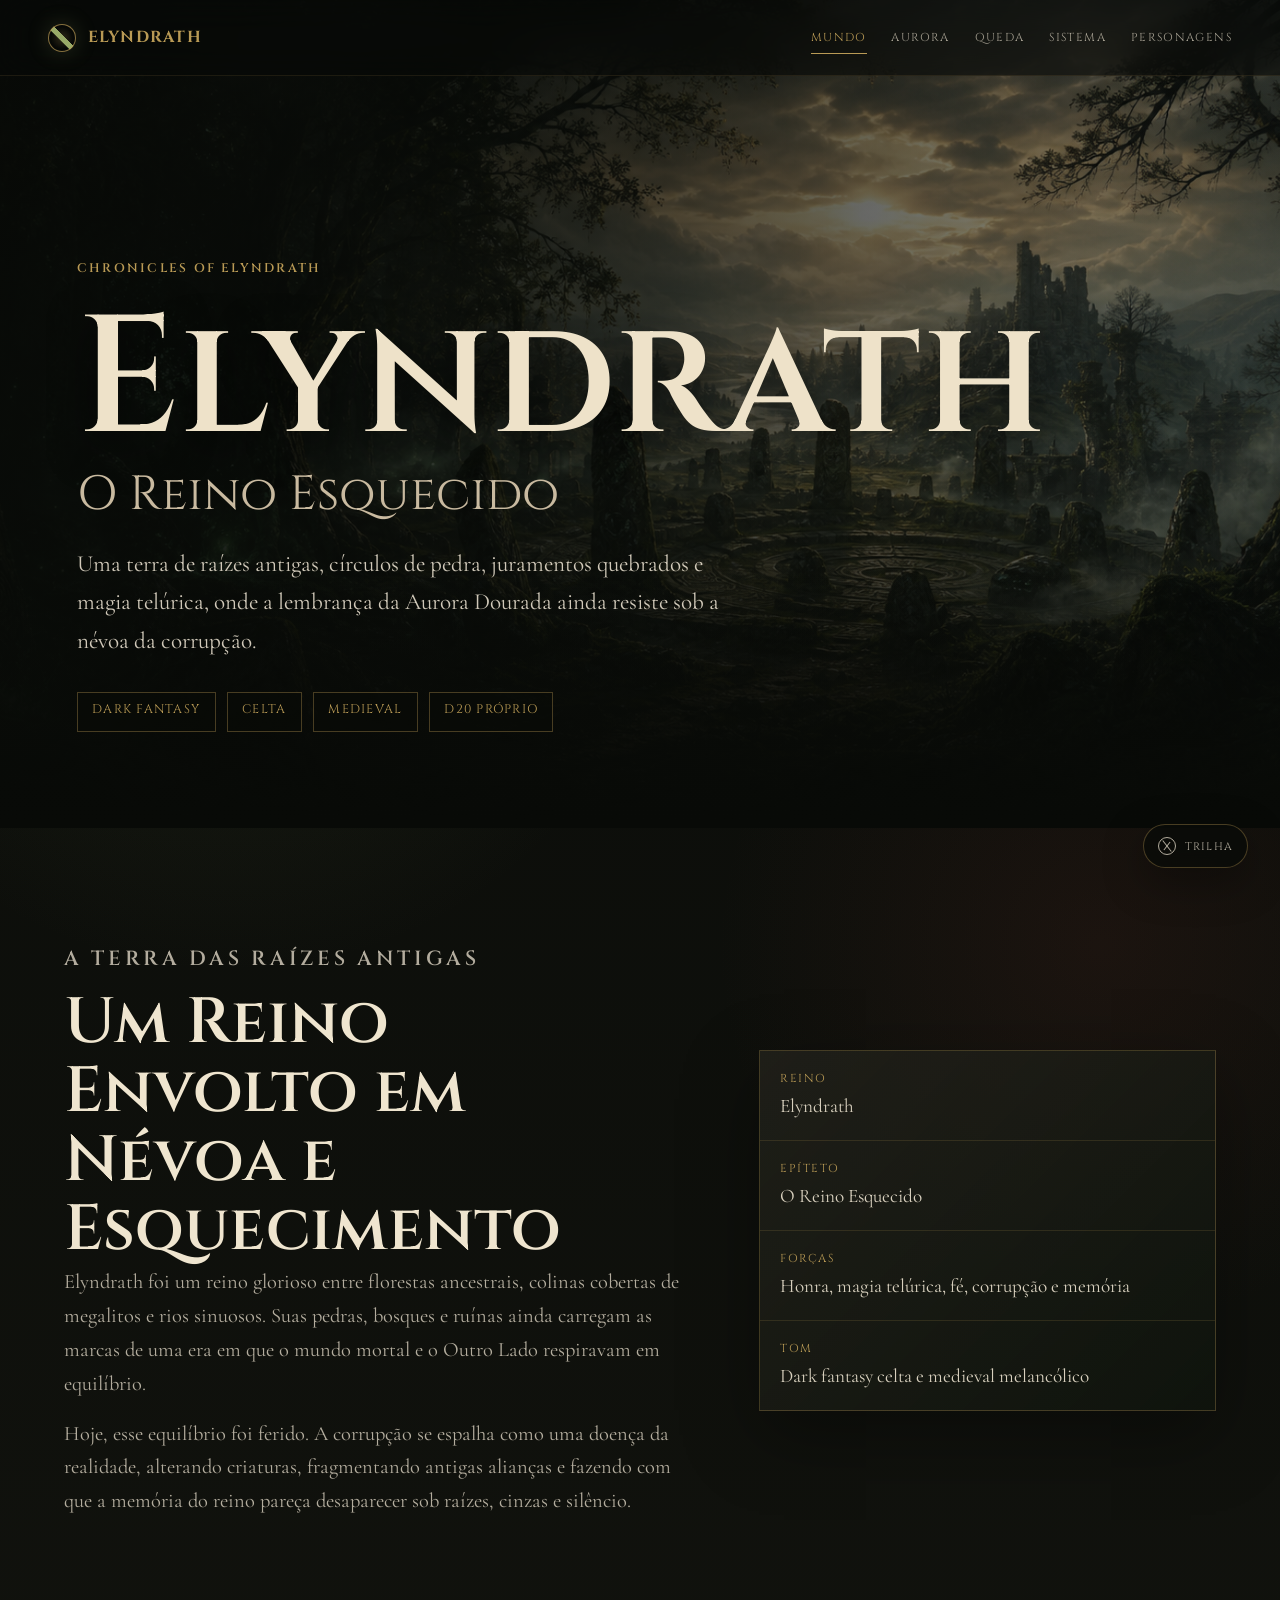
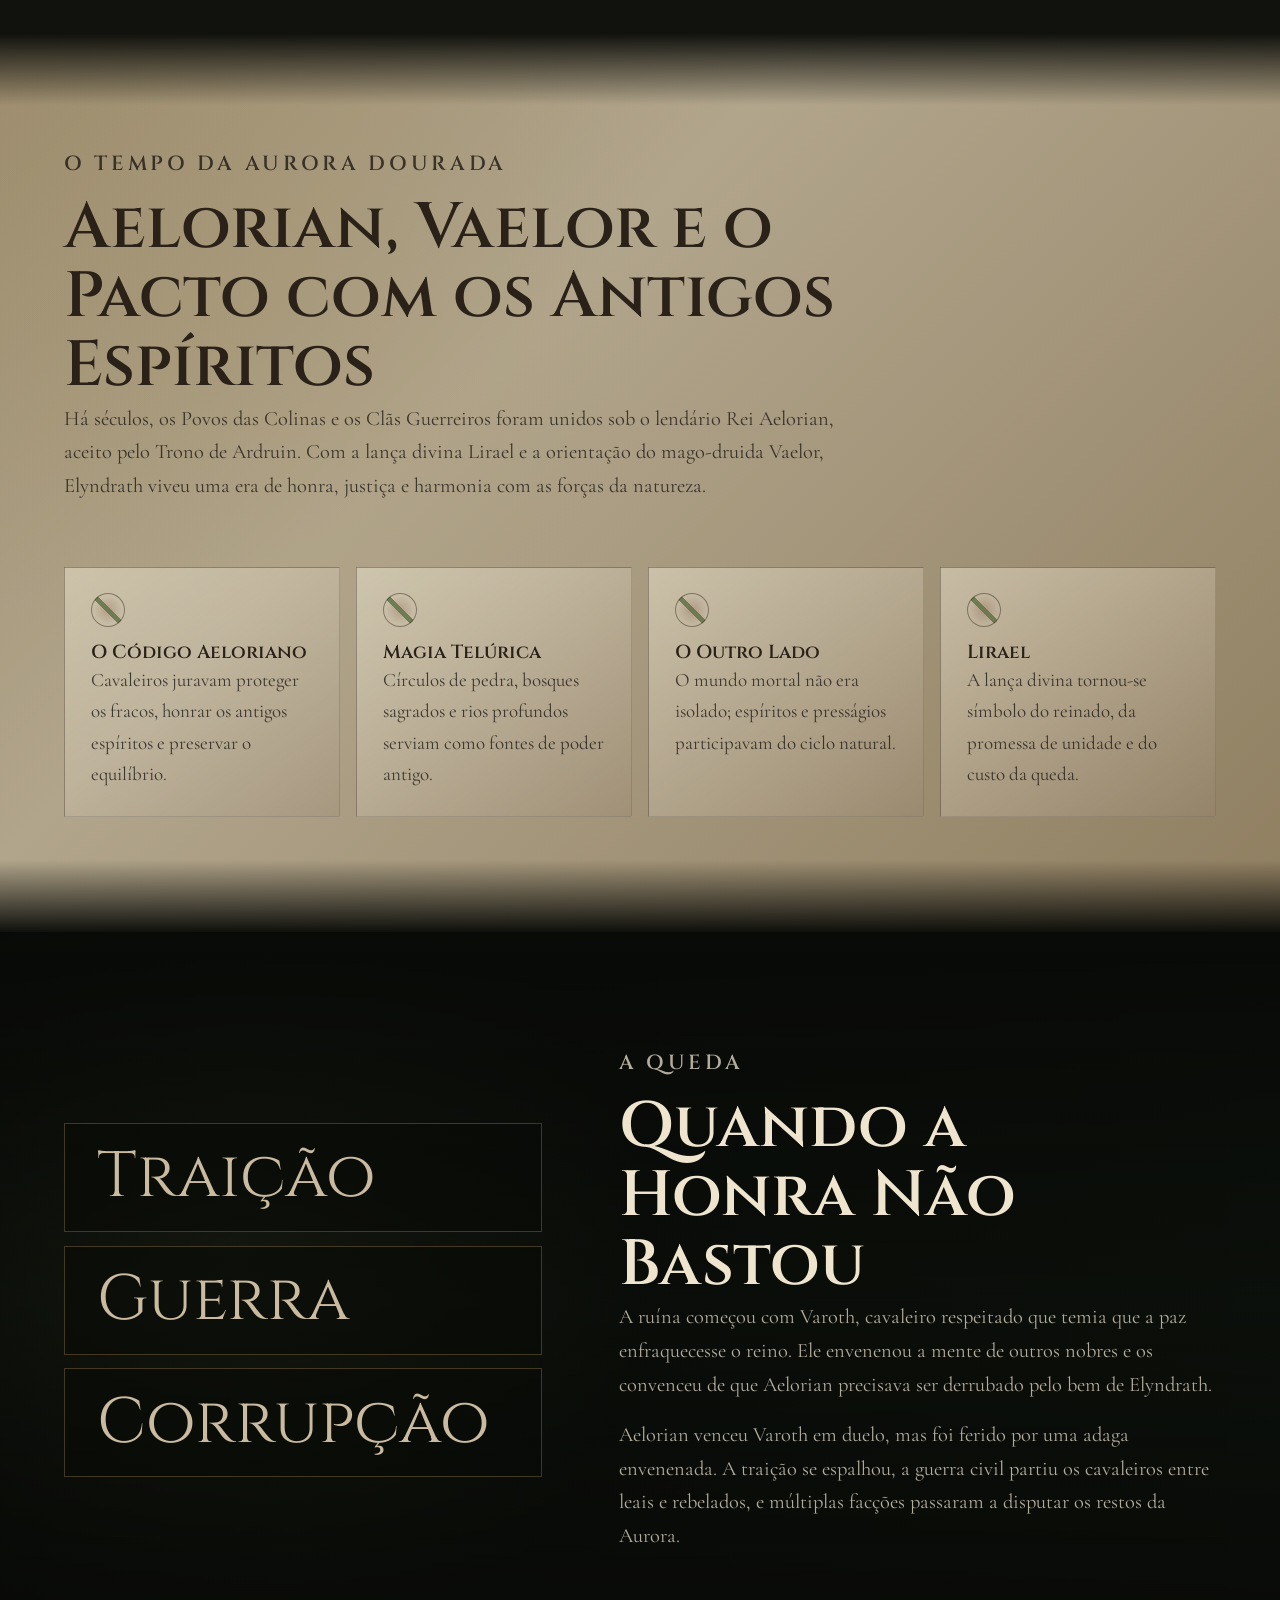
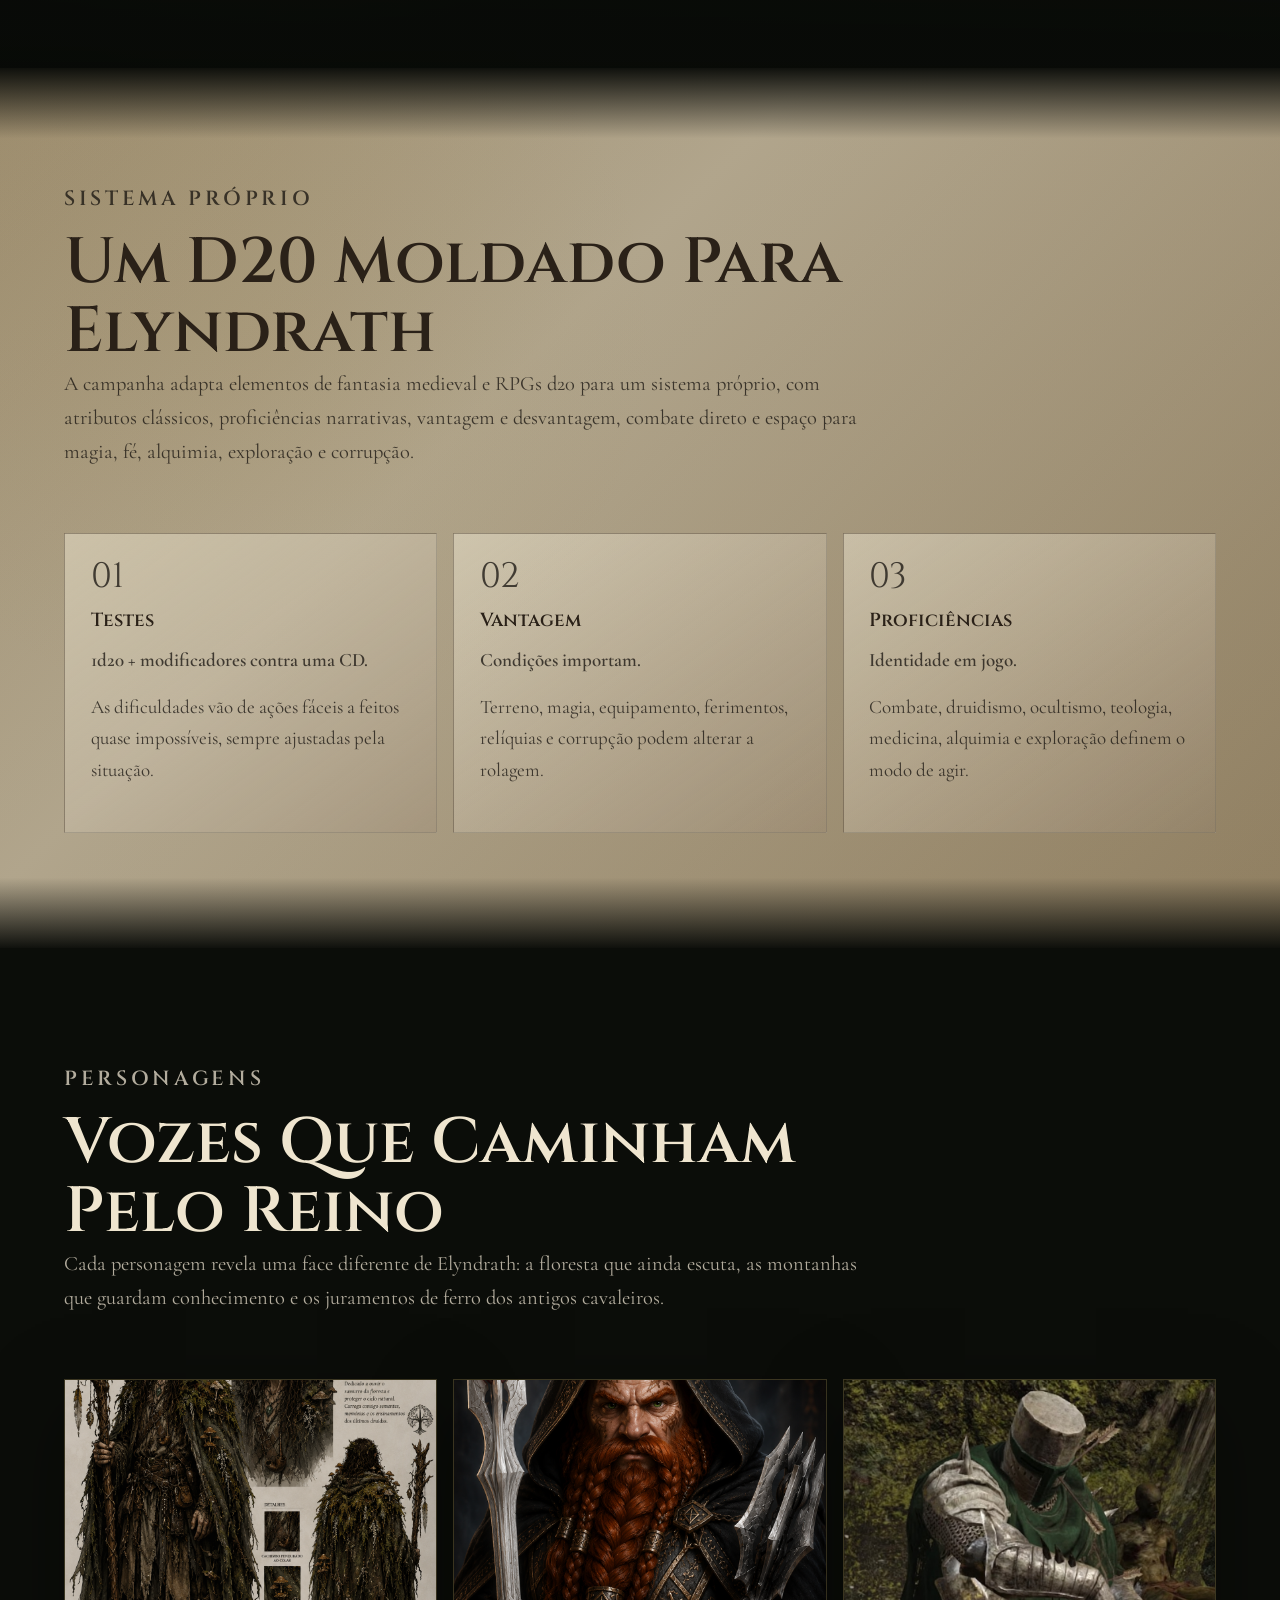
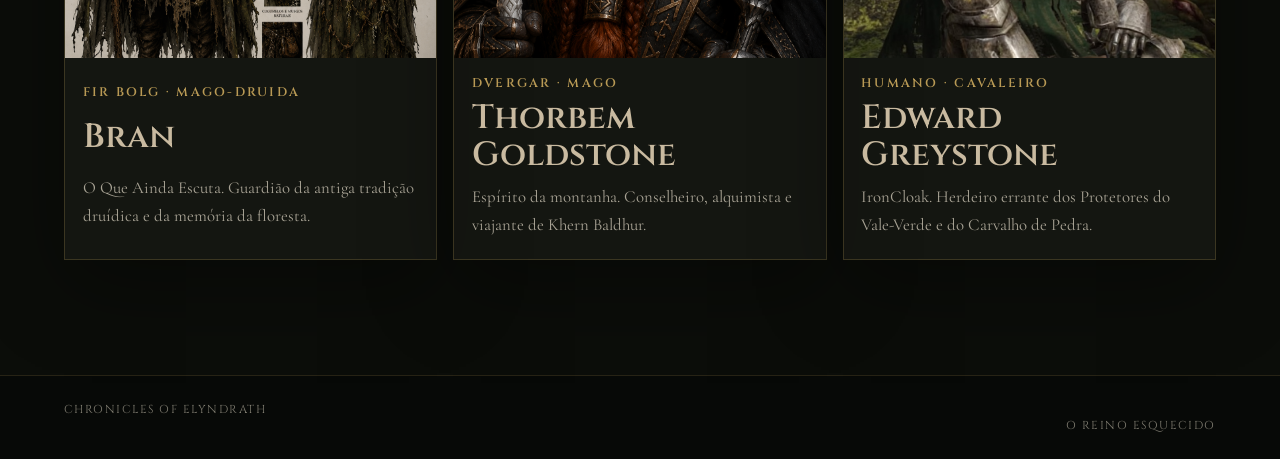
==== index.html @ f128e06e "Add Elyndrath codex site" ====
<!doctype html>
<html lang="pt-BR">
  <head>
    <meta charset="utf-8">
    <meta name="viewport" content="width=device-width, initial-scale=1">
    <meta name="description" content="Códice de Elyndrath, o Reino Esquecido: história, corrupção, sistema e personagens da campanha.">
    <meta name="theme-color" content="#0b0d09">
    <meta property="og:title" content="Elyndrath - O Reino Esquecido">
    <meta property="og:description" content="Um códice dark fantasy celta para o universo e personagens de Elyndrath.">
    <meta property="og:type" content="website">
    <meta property="og:image" content="assets/elyndrath-hero.png">
    <title>Elyndrath - O Reino Esquecido</title>
    <link rel="icon" href="data:image/svg+xml,%3Csvg xmlns='http://www.w3.org/2000/svg' viewBox='0 0 64 64'%3E%3Crect width='64' height='64' rx='32' fill='%23080a07'/%3E%3Cpath d='M18 46C19 28 30 16 47 14C45 31 34 43 18 46Z' fill='%23b99a55'/%3E%3Cpath d='M21 44L45 17' stroke='%2310160e' stroke-width='5' stroke-linecap='round'/%3E%3C/svg%3E">
    <script>document.documentElement.classList.add("js");</script>
    <link rel="preconnect" href="https://fonts.googleapis.com">
    <link rel="preconnect" href="https://fonts.gstatic.com" crossorigin>
    <link href="https://fonts.googleapis.com/css2?family=Cinzel:wght@500;600;700&family=Cormorant+Garamond:ital,wght@0,400;0,500;0,600;1,500&display=swap" rel="stylesheet">
    <link rel="stylesheet" href="styles.css">
  </head>
  <body>
    <div class="ambient" aria-hidden="true">
      <div class="mist mist-one"></div>
      <div class="mist mist-two"></div>
      <div class="leaf-field" data-leaf-field></div>
    </div>

    <header class="site-header" data-header>
      <a class="brand" href="#inicio" aria-label="Voltar ao início">
        <span class="brand-mark"></span>
        <span>Elyndrath</span>
      </a>
      <nav class="codex-nav" aria-label="Seções do códice">
        <a href="#mundo">Mundo</a>
        <a href="#aurora">Aurora</a>
        <a href="#queda">Queda</a>
        <a href="#sistema">Sistema</a>
        <a href="#personagens">Personagens</a>
      </nav>
    </header>

    <main>
      <section class="hero" id="inicio" aria-labelledby="hero-title">
        <div class="hero-backdrop" style="--hero-image: url('assets/elyndrath-hero.png')" role="img" aria-label="Paisagem de Elyndrath com floresta ancestral, círculos de pedra e ruínas medievais"></div>
        <div class="hero-shade"></div>
        <div class="hero-content reveal">
          <p class="kicker">Chronicles of Elyndrath</p>
          <h1 id="hero-title">Elyndrath</h1>
          <p class="epithet">O Reino Esquecido</p>
          <p class="hero-text">
            Uma terra de raízes antigas, círculos de pedra, juramentos quebrados e magia telúrica, onde a lembrança da Aurora Dourada ainda resiste sob a névoa da corrupção.
          </p>
          <div class="identity-strip" aria-label="Pilares de Elyndrath">
            <span>Dark Fantasy</span>
            <span>Celta</span>
            <span>Medieval</span>
            <span>D20 próprio</span>
          </div>
        </div>
      </section>

      <section class="chapter chapter-intro" id="mundo" aria-labelledby="mundo-title">
        <div class="chapter-inner two-column">
          <div class="chapter-copy reveal">
            <p class="kicker">A Terra das Raízes Antigas</p>
            <h2 id="mundo-title">Um Reino Envolto em Névoa e Esquecimento</h2>
            <p>
              Elyndrath foi um reino glorioso entre florestas ancestrais, colinas cobertas de megalitos e rios sinuosos. Suas pedras, bosques e ruínas ainda carregam as marcas de uma era em que o mundo mortal e o Outro Lado respiravam em equilíbrio.
            </p>
            <p>
              Hoje, esse equilíbrio foi ferido. A corrupção se espalha como uma doença da realidade, alterando criaturas, fragmentando antigas alianças e fazendo com que a memória do reino pareça desaparecer sob raízes, cinzas e silêncio.
            </p>
          </div>
          <aside class="profile-panel reveal" aria-label="Dados do universo">
            <dl>
              <div>
                <dt>Reino</dt>
                <dd>Elyndrath</dd>
              </div>
              <div>
                <dt>Epíteto</dt>
                <dd>O Reino Esquecido</dd>
              </div>
              <div>
                <dt>Forças</dt>
                <dd>Honra, magia telúrica, fé, corrupção e memória</dd>
              </div>
              <div>
                <dt>Tom</dt>
                <dd>Dark fantasy celta e medieval melancólico</dd>
              </div>
            </dl>
          </aside>
        </div>
      </section>

      <section class="chapter parchment" id="aurora" aria-labelledby="aurora-title">
        <div class="chapter-inner">
          <div class="section-heading reveal">
            <p class="kicker">O Tempo da Aurora Dourada</p>
            <h2 id="aurora-title">Aelorian, Vaelor e o Pacto com os Antigos Espíritos</h2>
            <p>
              Há séculos, os Povos das Colinas e os Clãs Guerreiros foram unidos sob o lendário Rei Aelorian, aceito pelo Trono de Ardruin. Com a lança divina Lirael e a orientação do mago-druida Vaelor, Elyndrath viveu uma era de honra, justiça e harmonia com as forças da natureza.
            </p>
          </div>
          <div class="tenets" aria-label="Pilares da Aurora Dourada">
            <article class="tenet reveal">
              <span class="sigil"></span>
              <h3>O Código Aeloriano</h3>
              <p>Cavaleiros juravam proteger os fracos, honrar os antigos espíritos e preservar o equilíbrio.</p>
            </article>
            <article class="tenet reveal">
              <span class="sigil"></span>
              <h3>Magia Telúrica</h3>
              <p>Círculos de pedra, bosques sagrados e rios profundos serviam como fontes de poder antigo.</p>
            </article>
            <article class="tenet reveal">
              <span class="sigil"></span>
              <h3>O Outro Lado</h3>
              <p>O mundo mortal não era isolado; espíritos e presságios participavam do ciclo natural.</p>
            </article>
            <article class="tenet reveal">
              <span class="sigil"></span>
              <h3>Lirael</h3>
              <p>A lança divina tornou-se símbolo do reinado, da promessa de unidade e do custo da queda.</p>
            </article>
          </div>
        </div>
      </section>

      <section class="chapter spellcraft" id="queda" style="--spell-image: url('assets/elyndrath-hero.png')" aria-labelledby="queda-title">
        <div class="chapter-inner two-column reversed">
          <div class="spell-words reveal" aria-label="Marcos da queda">
            <span>Traição</span>
            <span>Guerra</span>
            <span>Corrupção</span>
          </div>
          <div class="chapter-copy reveal">
            <p class="kicker">A Queda</p>
            <h2 id="queda-title">Quando a Honra Não Bastou</h2>
            <p>
              A ruína começou com Varoth, cavaleiro respeitado que temia que a paz enfraquecesse o reino. Ele envenenou a mente de outros nobres e os convenceu de que Aelorian precisava ser derrubado pelo bem de Elyndrath.
            </p>
            <p>
              Aelorian venceu Varoth em duelo, mas foi ferido por uma adaga envenenada. A traição se espalhou, a guerra civil partiu os cavaleiros entre leais e rebelados, e múltiplas facções passaram a disputar os restos da Aurora.
            </p>
          </div>
        </div>
      </section>

      <section class="chapter parchment" id="sistema" aria-labelledby="sistema-title">
        <div class="chapter-inner">
          <div class="section-heading reveal">
            <p class="kicker">Sistema Próprio</p>
            <h2 id="sistema-title">Um D20 Moldado Para Elyndrath</h2>
            <p>
              A campanha adapta elementos de fantasia medieval e RPGs d20 para um sistema próprio, com atributos clássicos, proficiências narrativas, vantagem e desvantagem, combate direto e espaço para magia, fé, alquimia, exploração e corrupção.
            </p>
          </div>
          <div class="realm-grid">
            <article class="form-card reveal">
              <p class="form-index">01</p>
              <h3>Testes</h3>
              <p class="form-symbol">1d20 + modificadores contra uma CD.</p>
              <p>As dificuldades vão de ações fáceis a feitos quase impossíveis, sempre ajustadas pela situação.</p>
            </article>
            <article class="form-card reveal">
              <p class="form-index">02</p>
              <h3>Vantagem</h3>
              <p class="form-symbol">Condições importam.</p>
              <p>Terreno, magia, equipamento, ferimentos, relíquias e corrupção podem alterar a rolagem.</p>
            </article>
            <article class="form-card reveal">
              <p class="form-index">03</p>
              <h3>Proficiências</h3>
              <p class="form-symbol">Identidade em jogo.</p>
              <p>Combate, druidismo, ocultismo, teologia, medicina, alquimia e exploração definem o modo de agir.</p>
            </article>
          </div>
        </div>
      </section>

      <section class="chapter gallery-section" id="personagens" aria-labelledby="personagens-title">
        <div class="chapter-inner">
          <div class="section-heading reveal">
            <p class="kicker">Personagens</p>
            <h2 id="personagens-title">Vozes Que Caminham Pelo Reino</h2>
            <p>
              Cada personagem revela uma face diferente de Elyndrath: a floresta que ainda escuta, as montanhas que guardam conhecimento e os juramentos de ferro dos antigos cavaleiros.
            </p>
          </div>
          <div class="party-grid">
            <a class="character-card reveal" href="bran/">
              <img src="Chronicles_of_Elyndrath_Context_Pack/a_detailed_character_concept_sheet_illustration_sc.png" alt="Bran, mago-druida Fir Bolg">
              <span class="kicker">Fir Bolg · Mago-Druida</span>
              <h3>Bran</h3>
              <p>O Que Ainda Escuta. Guardião da antiga tradição druídica e da memória da floresta.</p>
            </a>
            <a class="character-card reveal" href="thorbem-goldstone/">
              <img src="assets/thorbem-goldstone.png" alt="Thorbem Goldstone, mago Dvergar">
              <span class="kicker">Dvergar · Mago</span>
              <h3>Thorbem Goldstone</h3>
              <p>Espírito da montanha. Conselheiro, alquimista e viajante de Khern Baldhur.</p>
            </a>
            <a class="character-card reveal" href="edward-greystone/">
              <img src="assets/edward-greystone.jpeg" alt="Edward Greystone, cavaleiro humano">
              <span class="kicker">Humano · Cavaleiro</span>
              <h3>Edward Greystone</h3>
              <p>IronCloak. Herdeiro errante dos Protetores do Vale-Verde e do Carvalho de Pedra.</p>
            </a>
          </div>
        </div>
      </section>
    </main>

    <footer class="site-footer">
      <p>Chronicles of Elyndrath</p>
      <p>O Reino Esquecido</p>
    </footer>

    <button class="audio-toggle" type="button" data-audio-toggle aria-pressed="false">
      <span class="audio-rune" aria-hidden="true"></span>
      <span data-audio-label>Trilha</span>
    </button>
    <audio data-background-audio src="assets/elyndrath-theme.mp3" preload="metadata" loop></audio>
    <script src="script.js"></script>
  </body>
</html>
---- styles.css ----
:root {
  --charcoal: #080a07;
  --deep-forest: #10160e;
  --moss: #647447;
  --moss-bright: #98aa68;
  --umber: #3a2718;
  --bark: #5b3b24;
  --old-gold: #b99a55;
  --gold-dim: #836d3d;
  --parchment: #c9baa0;
  --parchment-deep: #a99571;
  --ash: #d8d0be;
  --bloodroot: #6d3027;
  --ink: #16130f;
  --shadow: rgba(0, 0, 0, 0.62);
  --page-width: 1180px;
  --header-height: 76px;
  color-scheme: dark;
}

* {
  box-sizing: border-box;
}

html {
  scroll-behavior: smooth;
  scroll-padding-top: 112px;
  background: var(--charcoal);
}

body {
  margin: 0;
  min-width: 320px;
  color: var(--ash);
  background:
    radial-gradient(circle at 18% 10%, rgba(100, 116, 71, 0.16), transparent 28rem),
    radial-gradient(circle at 86% 18%, rgba(109, 48, 39, 0.15), transparent 24rem),
    linear-gradient(180deg, #090b08 0%, #13140f 42%, #0b0d09 100%);
  font-family: "Cormorant Garamond", Georgia, serif;
  font-size: 19px;
  line-height: 1.65;
  letter-spacing: 0;
  overflow-x: hidden;
}

body::before {
  position: fixed;
  inset: 0;
  z-index: -3;
  pointer-events: none;
  content: "";
  opacity: 0.28;
  background-image:
    linear-gradient(rgba(255, 255, 255, 0.035) 1px, transparent 1px),
    linear-gradient(90deg, rgba(255, 255, 255, 0.02) 1px, transparent 1px);
  background-size: 56px 56px;
  mask-image: linear-gradient(to bottom, rgba(0, 0, 0, 0.8), transparent 82%);
}

img {
  display: block;
  max-width: 100%;
}

a {
  color: inherit;
  text-decoration: none;
}

p,
h1,
h2,
h3 {
  margin: 0;
}

p + p {
  margin-top: 1rem;
}

.ambient {
  position: fixed;
  inset: 0;
  z-index: -2;
  pointer-events: none;
  overflow: hidden;
}

.mist {
  position: absolute;
  left: -15%;
  width: 130%;
  height: 26vh;
  opacity: 0.14;
  filter: blur(24px);
  background:
    linear-gradient(90deg, transparent, rgba(201, 186, 160, 0.18), transparent),
    repeating-linear-gradient(100deg, transparent 0 52px, rgba(152, 170, 104, 0.12) 52px 92px);
  animation: drift 26s linear infinite;
}

.mist-one {
  top: 18vh;
}

.mist-two {
  top: 58vh;
  animation-duration: 34s;
  animation-direction: reverse;
}

.leaf-field {
  position: absolute;
  inset: 0;
}

.leaf {
  position: absolute;
  top: -40px;
  width: 7px;
  height: 14px;
  border-radius: 80% 0 80% 0;
  opacity: 0.38;
  background: var(--parchment-deep);
  transform: rotate(24deg);
  animation: fall var(--fall-duration, 18s) linear var(--fall-delay, 0s) infinite;
}

.site-header {
  position: fixed;
  top: 0;
  right: 0;
  left: 0;
  z-index: 10;
  display: flex;
  align-items: center;
  justify-content: space-between;
  min-height: var(--header-height);
  padding: 0.85rem clamp(1rem, 4vw, 3rem);
  border-bottom: 1px solid rgba(185, 154, 85, 0.12);
  background: rgba(8, 10, 7, 0.58);
  backdrop-filter: blur(18px);
  transition: background 260ms ease, border-color 260ms ease;
}

.site-header.is-scrolled {
  border-color: rgba(185, 154, 85, 0.28);
  background: rgba(8, 10, 7, 0.86);
}

.brand,
.codex-nav {
  display: flex;
  align-items: center;
}

.brand {
  gap: 0.72rem;
  font-family: Cinzel, Georgia, serif;
  font-size: 1rem;
  font-weight: 700;
  color: var(--old-gold);
  letter-spacing: 0.08em;
  text-transform: uppercase;
}

.brand-mark {
  width: 28px;
  height: 28px;
  border: 1px solid rgba(185, 154, 85, 0.72);
  border-radius: 50%;
  background:
    linear-gradient(45deg, transparent 42%, var(--moss-bright) 43% 56%, transparent 57%),
    radial-gradient(circle, rgba(185, 154, 85, 0.22), transparent 62%);
  box-shadow: 0 0 22px rgba(152, 170, 104, 0.22);
}

.codex-nav {
  gap: clamp(0.7rem, 2vw, 1.55rem);
  font-family: Cinzel, Georgia, serif;
  font-size: 0.72rem;
  color: rgba(216, 208, 190, 0.74);
  letter-spacing: 0.12em;
  text-transform: uppercase;
}

.codex-nav a {
  position: relative;
  padding: 0.45rem 0;
}

.codex-nav a::after {
  position: absolute;
  right: 0;
  bottom: 0;
  left: 0;
  height: 1px;
  content: "";
  background: var(--old-gold);
  transform: scaleX(0);
  transform-origin: center;
  transition: transform 220ms ease;
}

.codex-nav a:hover,
.codex-nav a.is-active {
  color: var(--old-gold);
}

.codex-nav a:hover::after,
.codex-nav a.is-active::after {
  transform: scaleX(1);
}

.hero {
  position: relative;
  display: grid;
  align-items: end;
  min-height: 92svh;
  padding: calc(var(--header-height) + 5rem) clamp(1.1rem, 6vw, 6rem) 6rem;
  overflow: hidden;
  isolation: isolate;
}

main section {
  scroll-margin-top: 112px;
}

.hero-backdrop {
  position: absolute;
  inset: 0;
  z-index: -3;
  background-image: var(--hero-image, url("Chronicles_of_Elyndrath_Context_Pack/a_detailed_character_concept_sheet_illustration_sc.png"));
  background-position: center top;
  background-size: cover;
  transform: scale(1.02);
}

.hero-backdrop::after {
  position: absolute;
  inset: 0;
  content: "";
  background:
    linear-gradient(90deg, rgba(8, 10, 7, 0.92) 0%, rgba(8, 10, 7, 0.74) 36%, rgba(8, 10, 7, 0.26) 100%),
    linear-gradient(180deg, rgba(8, 10, 7, 0.24) 0%, rgba(8, 10, 7, 0.18) 52%, rgba(8, 10, 7, 0.98) 100%);
}

.hero-shade {
  position: absolute;
  inset: auto 0 0;
  z-index: -1;
  height: 32%;
  background: linear-gradient(180deg, transparent, var(--charcoal));
}

.hero-content {
  max-width: 710px;
}

.kicker {
  margin-bottom: 0.75rem;
  color: var(--old-gold);
  font-family: Cinzel, Georgia, serif;
  font-size: 0.78rem;
  font-weight: 600;
  letter-spacing: 0.18em;
  text-transform: uppercase;
}

h1,
h2,
h3 {
  font-family: Cinzel, Georgia, serif;
  font-weight: 600;
  line-height: 1.08;
  letter-spacing: 0;
}

h1 {
  color: #eee2c9;
  font-size: clamp(4.5rem, 13vw, 11rem);
  text-shadow: 0 12px 44px rgba(0, 0, 0, 0.72);
}

.epithet {
  margin-top: -0.35rem;
  color: var(--parchment);
  font-family: Cinzel, Georgia, serif;
  font-size: clamp(1.35rem, 3.8vw, 3rem);
  line-height: 1.2;
}

.hero-text {
  max-width: 660px;
  margin-top: 1.35rem;
  color: rgba(241, 232, 214, 0.86);
  font-size: clamp(1.2rem, 2vw, 1.45rem);
}

.identity-strip {
  display: flex;
  flex-wrap: wrap;
  gap: 0.7rem;
  margin-top: 2rem;
}

.identity-strip span {
  min-height: 40px;
  padding: 0.45rem 0.9rem;
  border: 1px solid rgba(185, 154, 85, 0.36);
  background: rgba(8, 10, 7, 0.52);
  color: var(--old-gold);
  font-family: Cinzel, Georgia, serif;
  font-size: 0.78rem;
  letter-spacing: 0.1em;
  text-transform: uppercase;
}

.chapter {
  position: relative;
  padding: clamp(4.5rem, 9vw, 8rem) clamp(1.1rem, 5vw, 4rem);
}

.chapter-inner {
  width: min(100%, var(--page-width));
  margin: 0 auto;
}

.two-column {
  display: grid;
  grid-template-columns: minmax(0, 1.15fr) minmax(290px, 0.85fr);
  gap: clamp(2rem, 6vw, 5rem);
  align-items: center;
}

.two-column.reversed {
  grid-template-columns: minmax(290px, 0.8fr) minmax(0, 1fr);
}

.chapter h2,
.awakening h2,
.quote-band h2 {
  color: #efe5cf;
  font-size: clamp(2rem, 5vw, 4.25rem);
}

.chapter-copy p,
.section-heading p,
.awakening-copy p,
.quiet-note {
  color: rgba(216, 208, 190, 0.82);
  font-size: clamp(1.08rem, 1.7vw, 1.28rem);
}

.profile-panel {
  border: 1px solid rgba(185, 154, 85, 0.28);
  background:
    linear-gradient(135deg, rgba(201, 186, 160, 0.1), rgba(16, 22, 14, 0.74)),
    rgba(8, 10, 7, 0.56);
  box-shadow: 0 24px 70px rgba(0, 0, 0, 0.34);
}

.profile-panel dl {
  display: grid;
  gap: 0;
  margin: 0;
}

.profile-panel div {
  display: grid;
  gap: 0.2rem;
  padding: 1.1rem 1.25rem;
  border-bottom: 1px solid rgba(185, 154, 85, 0.16);
}

.profile-panel div:last-child {
  border-bottom: 0;
}

.profile-panel dt {
  color: var(--old-gold);
  font-family: Cinzel, Georgia, serif;
  font-size: 0.72rem;
  letter-spacing: 0.13em;
  text-transform: uppercase;
}

.profile-panel dd {
  margin: 0;
  color: var(--ash);
  font-size: 1.2rem;
}

.parchment {
  color: var(--ink);
  background:
    linear-gradient(180deg, rgba(8, 10, 7, 0.96), rgba(8, 10, 7, 0.18) 8%, rgba(8, 10, 7, 0.18) 92%, rgba(8, 10, 7, 0.96)),
    radial-gradient(circle at 20% 30%, rgba(185, 154, 85, 0.12), transparent 25rem),
    linear-gradient(135deg, #bda984, #d6c7a9 38%, #ad9874);
}

.parchment .kicker,
.parchment h2,
.parchment h3 {
  color: #2a2118;
}

.parchment .section-heading p,
.parchment .tenet p,
.parchment .form-card p,
.parchment .quiet-note {
  color: rgba(22, 19, 15, 0.76);
}

.section-heading {
  max-width: 800px;
  margin-bottom: clamp(2rem, 5vw, 4rem);
}

.tenets,
.forms-grid {
  display: grid;
  grid-template-columns: repeat(4, minmax(0, 1fr));
  gap: 1rem;
}

.tenet,
.form-card {
  min-height: 250px;
  padding: clamp(1.1rem, 2.3vw, 1.6rem);
  border: 1px solid rgba(42, 33, 24, 0.26);
  background:
    linear-gradient(145deg, rgba(255, 249, 227, 0.35), rgba(93, 59, 36, 0.12)),
    rgba(255, 255, 255, 0.08);
}

.tenet h3,
.form-card h3 {
  margin-top: 1rem;
  font-size: 1.18rem;
}

.sigil {
  display: block;
  width: 34px;
  height: 34px;
  border: 1px solid rgba(42, 33, 24, 0.45);
  border-radius: 50%;
  background:
    linear-gradient(45deg, transparent 44%, rgba(100, 116, 71, 0.88) 45% 55%, transparent 56%),
    radial-gradient(circle, rgba(109, 48, 39, 0.22), transparent 62%);
}

.spellcraft {
  overflow: hidden;
  background:
    linear-gradient(90deg, rgba(8, 10, 7, 0.94), rgba(16, 22, 14, 0.8)),
    var(--spell-image, url("Chronicles_of_Elyndrath_Context_Pack/a_dark_fantasy_concept_art_character_sheet_illus.png")) center / cover fixed;
}

.spellcraft::before {
  position: absolute;
  inset: 0;
  content: "";
  background:
    linear-gradient(180deg, rgba(8, 10, 7, 0.96), rgba(8, 10, 7, 0.58), rgba(8, 10, 7, 0.96)),
    radial-gradient(circle at 18% 45%, rgba(152, 170, 104, 0.2), transparent 26rem);
}

.spellcraft .chapter-inner {
  position: relative;
  z-index: 1;
}

.spell-words {
  display: grid;
  gap: 0.85rem;
}

.spell-words span {
  display: block;
  padding: 1.15rem clamp(1rem, 3vw, 2rem);
  border: 1px solid rgba(185, 154, 85, 0.32);
  background: rgba(8, 10, 7, 0.56);
  color: var(--parchment);
  font-family: Cinzel, Georgia, serif;
  font-size: clamp(1.8rem, 5vw, 4.2rem);
  line-height: 1.1;
}

.forms-grid {
  grid-template-columns: repeat(5, minmax(0, 1fr));
}

.realm-grid,
.party-grid {
  display: grid;
  gap: 1rem;
}

.realm-grid {
  grid-template-columns: repeat(3, minmax(0, 1fr));
}

.party-grid {
  grid-template-columns: repeat(3, minmax(0, 1fr));
}

.character-card {
  display: grid;
  min-height: 100%;
  border: 1px solid rgba(185, 154, 85, 0.24);
  background: rgba(201, 186, 160, 0.05);
  box-shadow: 0 26px 80px rgba(0, 0, 0, 0.34);
  transition: border-color 220ms ease, transform 220ms ease, background 220ms ease;
}

.character-card:hover {
  border-color: rgba(185, 154, 85, 0.58);
  background: rgba(201, 186, 160, 0.08);
  transform: translateY(-4px);
}

.character-card img {
  width: 100%;
  aspect-ratio: 4 / 3;
  object-fit: cover;
  object-position: center;
}

.character-card .kicker,
.character-card h3,
.character-card p {
  margin-right: 1.1rem;
  margin-left: 1.1rem;
}

.character-card .kicker {
  margin-top: 1rem;
  margin-bottom: 0.35rem;
}

.character-card h3 {
  color: var(--parchment);
  font-size: clamp(1.35rem, 2.8vw, 2.1rem);
}

.character-card p {
  margin-top: 0.65rem;
  margin-bottom: 1.25rem;
  color: rgba(216, 208, 190, 0.76);
  font-size: 1.05rem;
}

.form-card {
  min-height: 300px;
}

.form-index {
  color: rgba(42, 33, 24, 0.48);
  font-family: Cinzel, Georgia, serif;
  font-size: 2.2rem;
  line-height: 1;
}

.form-symbol {
  margin-top: 0.8rem;
  color: #4b331f;
  font-weight: 600;
}

.quiet-note {
  width: min(100%, 760px);
  margin: 2rem auto 0;
  text-align: center;
  font-style: italic;
}

.awakening {
  position: relative;
  display: grid;
  grid-template-columns: minmax(0, 0.9fr) minmax(0, 1fr);
  min-height: 780px;
  background: #070907;
}

.awakening-image {
  min-height: 560px;
  background:
    linear-gradient(90deg, rgba(8, 10, 7, 0.12), rgba(8, 10, 7, 0.86)),
    url("Chronicles_of_Elyndrath_Context_Pack/a_dark_fantasy_concept_art_character_sheet_illus.png") center / cover;
}

.awakening-copy {
  align-self: center;
  max-width: 720px;
  padding: clamp(3rem, 7vw, 7rem) clamp(1.3rem, 6vw, 5rem);
}

.cost {
  margin-top: 2rem;
  padding-left: 1.25rem;
  border-left: 2px solid var(--bloodroot);
}

.cost h3 {
  margin-bottom: 0.55rem;
  color: var(--old-gold);
  font-size: 1.1rem;
  text-transform: uppercase;
}

.quote-band {
  background:
    linear-gradient(180deg, rgba(8, 10, 7, 0.92), rgba(16, 22, 14, 0.9)),
    radial-gradient(circle at 50% 50%, rgba(185, 154, 85, 0.13), transparent 24rem);
  text-align: center;
}

.quote-band h2 {
  width: min(100%, 980px);
  margin: 0 auto;
  color: var(--parchment);
  font-family: "Cormorant Garamond", Georgia, serif;
  font-style: italic;
  font-weight: 500;
}

.gallery-section {
  background: #0b0d09;
}

.gallery {
  display: grid;
  grid-template-columns: minmax(0, 0.9fr) minmax(0, 1.1fr);
  gap: clamp(1rem, 3vw, 2rem);
  align-items: start;
}

.gallery:has(.gallery-item:only-child) {
  grid-template-columns: minmax(0, 760px);
}

.gallery-item {
  margin: 0;
  border: 1px solid rgba(185, 154, 85, 0.24);
  background: rgba(201, 186, 160, 0.05);
  box-shadow: 0 26px 80px rgba(0, 0, 0, 0.34);
}

.gallery-item img {
  width: 100%;
  aspect-ratio: 4 / 5;
  object-fit: cover;
}

.gallery-item:nth-child(2) img {
  aspect-ratio: 5 / 4;
}

.gallery-item figcaption {
  padding: 0.95rem 1rem 1.1rem;
  color: rgba(216, 208, 190, 0.76);
  font-size: 1rem;
}

.site-footer {
  display: flex;
  flex-wrap: wrap;
  gap: 0.5rem 1rem;
  justify-content: space-between;
  padding: 1.5rem clamp(1.1rem, 5vw, 4rem);
  border-top: 1px solid rgba(185, 154, 85, 0.18);
  color: rgba(216, 208, 190, 0.58);
  background: #070907;
  font-family: Cinzel, Georgia, serif;
  font-size: 0.72rem;
  letter-spacing: 0.13em;
  text-transform: uppercase;
}

.audio-toggle {
  position: fixed;
  right: clamp(1rem, 3vw, 2rem);
  bottom: clamp(1rem, 3vw, 2rem);
  z-index: 20;
  display: inline-flex;
  align-items: center;
  gap: 0.55rem;
  min-height: 44px;
  padding: 0.55rem 0.85rem;
  border: 1px solid rgba(185, 154, 85, 0.36);
  border-radius: 999px;
  color: rgba(216, 208, 190, 0.82);
  background: rgba(8, 10, 7, 0.72);
  box-shadow: 0 14px 42px rgba(0, 0, 0, 0.34);
  backdrop-filter: blur(16px);
  cursor: pointer;
  font-family: Cinzel, Georgia, serif;
  font-size: 0.68rem;
  letter-spacing: 0.12em;
  text-transform: uppercase;
  transition: border-color 220ms ease, color 220ms ease, background 220ms ease, transform 220ms ease;
}

.audio-toggle:hover,
.audio-toggle:focus-visible,
.audio-toggle.is-playing {
  border-color: rgba(185, 154, 85, 0.72);
  color: var(--old-gold);
  background: rgba(8, 10, 7, 0.88);
}

.audio-toggle:focus-visible {
  outline: 2px solid rgba(185, 154, 85, 0.7);
  outline-offset: 3px;
}

.audio-toggle:hover {
  transform: translateY(-2px);
}

.audio-rune {
  position: relative;
  width: 18px;
  height: 18px;
  border: 1px solid currentColor;
  border-radius: 50%;
}

.audio-rune::before,
.audio-rune::after {
  position: absolute;
  top: 50%;
  left: 50%;
  width: 1px;
  height: 14px;
  content: "";
  background: currentColor;
  transform: translate(-50%, -50%) rotate(-38deg);
}

.audio-rune::after {
  height: 10px;
  transform: translate(-50%, -50%) rotate(38deg);
}

.js .reveal {
  opacity: 0;
  transform: translateY(22px);
  transition: opacity 700ms ease, transform 700ms ease;
}

.js .reveal.is-visible {
  opacity: 1;
  transform: translateY(0);
}

@keyframes drift {
  from {
    transform: translateX(-8%);
  }

  to {
    transform: translateX(8%);
  }
}

@keyframes fall {
  from {
    transform: translate3d(0, -40px, 0) rotate(0deg);
  }

  to {
    transform: translate3d(var(--fall-drift, 70px), 110vh, 0) rotate(340deg);
  }
}

@media (max-width: 980px) {
  :root {
    --header-height: 68px;
  }

  body {
    font-size: 18px;
  }

  html {
    scroll-padding-top: 128px;
  }

  main section {
    scroll-margin-top: 128px;
  }

  .site-header {
    align-items: flex-start;
    flex-direction: column;
    gap: 0.55rem;
  }

  .codex-nav {
    width: 100%;
    gap: 0.95rem;
    overflow-x: auto;
    padding-bottom: 0.2rem;
    scrollbar-width: none;
  }

  .codex-nav::-webkit-scrollbar {
    display: none;
  }

  .hero {
    min-height: 90svh;
    padding-top: 9rem;
  }

  .hero-backdrop {
    background-position: 45% top;
  }

  .two-column,
  .two-column.reversed,
  .awakening,
  .gallery {
    grid-template-columns: 1fr;
  }

  .tenets,
  .forms-grid,
  .realm-grid,
  .party-grid {
    grid-template-columns: repeat(2, minmax(0, 1fr));
  }

  .awakening-image {
    min-height: 460px;
  }

  .awakening-copy {
    max-width: none;
  }
}

@media (max-width: 640px) {
  body {
    font-size: 17px;
  }

  .brand {
    font-size: 0.9rem;
  }

  .codex-nav {
    font-size: 0.68rem;
  }

  .hero {
    min-height: 88svh;
    padding-bottom: 4rem;
  }

  .hero-backdrop {
    background-position: 42% top;
  }

  .hero-backdrop::after {
    background:
      linear-gradient(90deg, rgba(8, 10, 7, 0.88), rgba(8, 10, 7, 0.58)),
      linear-gradient(180deg, rgba(8, 10, 7, 0.18), rgba(8, 10, 7, 0.96));
  }

  .identity-strip span {
    width: calc(50% - 0.35rem);
    text-align: center;
  }

  .chapter {
    padding-block: 4.25rem;
  }

  .tenets,
  .forms-grid,
  .realm-grid,
  .party-grid {
    grid-template-columns: 1fr;
  }

  .tenet,
  .form-card {
    min-height: auto;
  }

  .spellcraft {
    background-attachment: scroll;
  }

  .awakening-image {
    min-height: 390px;
  }

  .site-footer {
    display: block;
  }

  .audio-toggle {
    right: 0.85rem;
    bottom: 0.85rem;
    min-height: 40px;
    padding: 0.5rem 0.72rem;
    font-size: 0.62rem;
  }
}

@media (prefers-reduced-motion: reduce) {
  html {
    scroll-behavior: auto;
  }

  *,
  *::before,
  *::after {
    animation-duration: 0.001ms !important;
    animation-iteration-count: 1 !important;
    transition-duration: 0.001ms !important;
  }
}
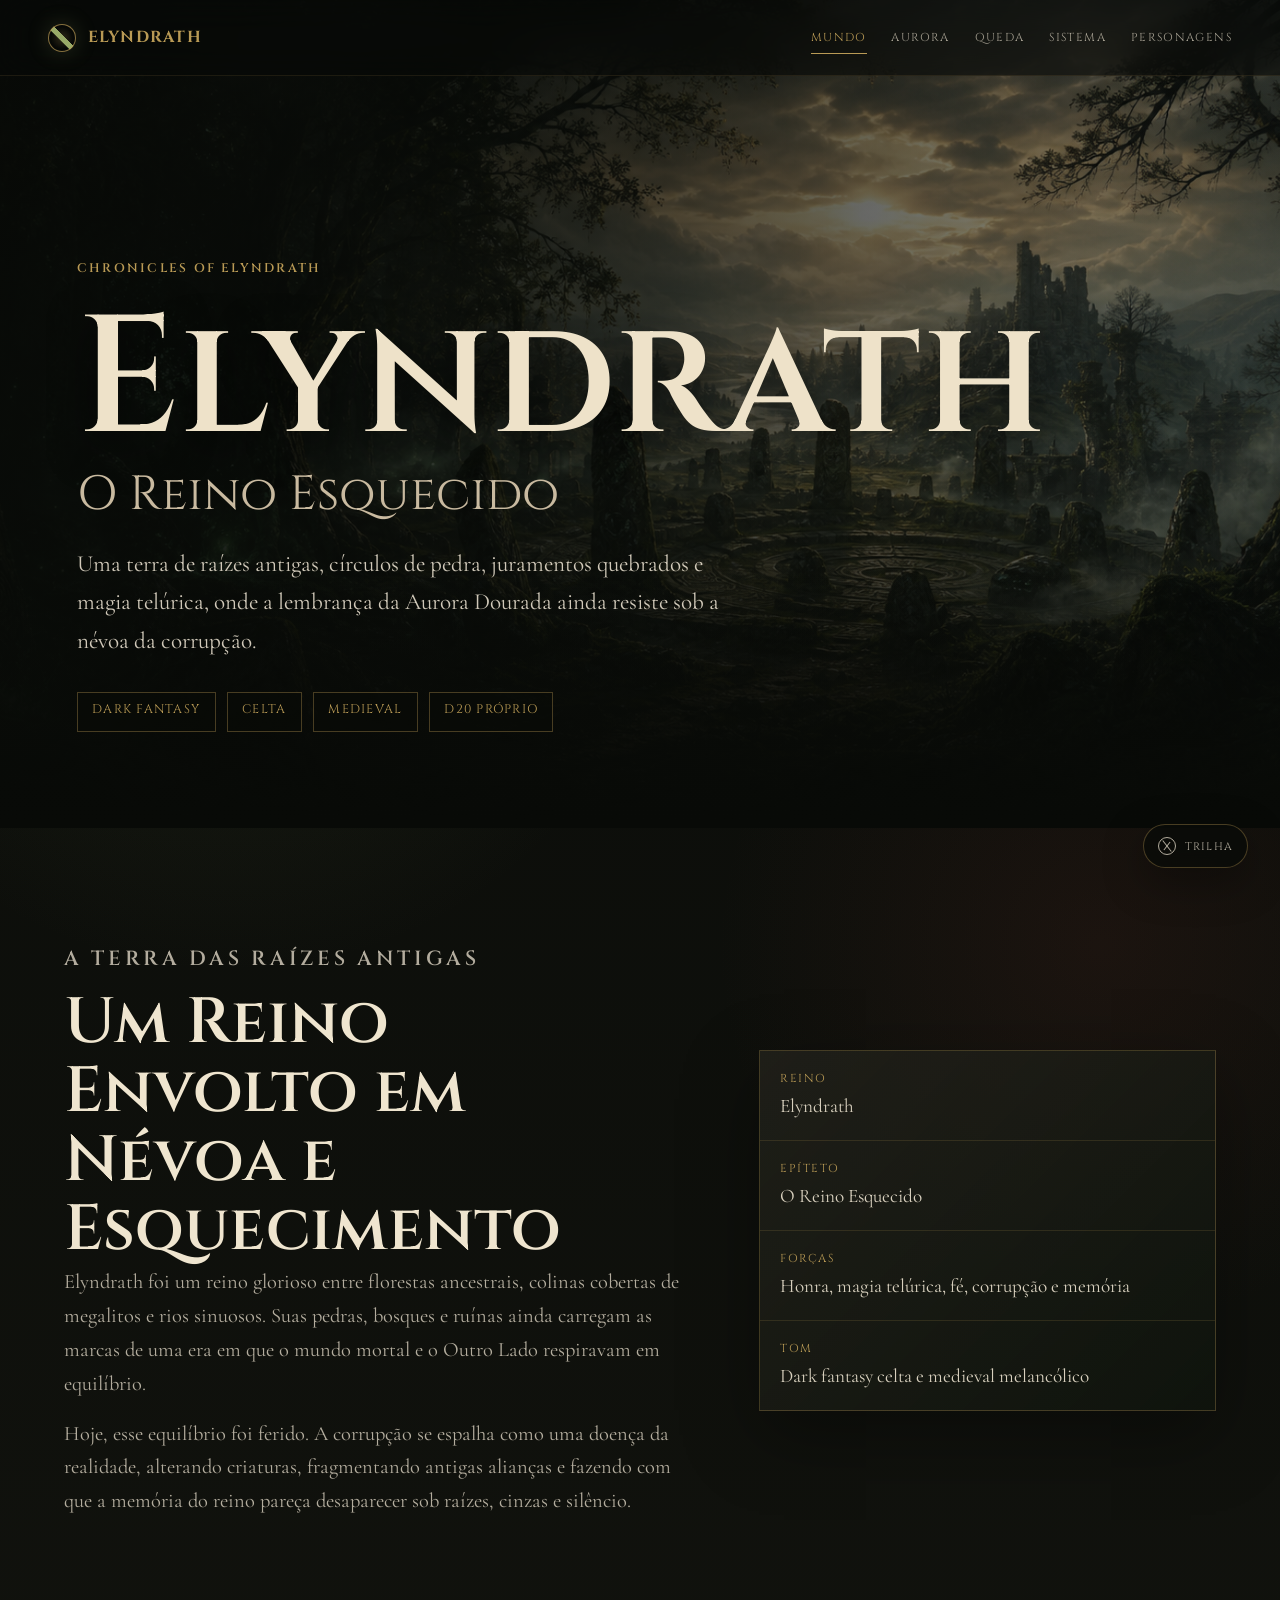
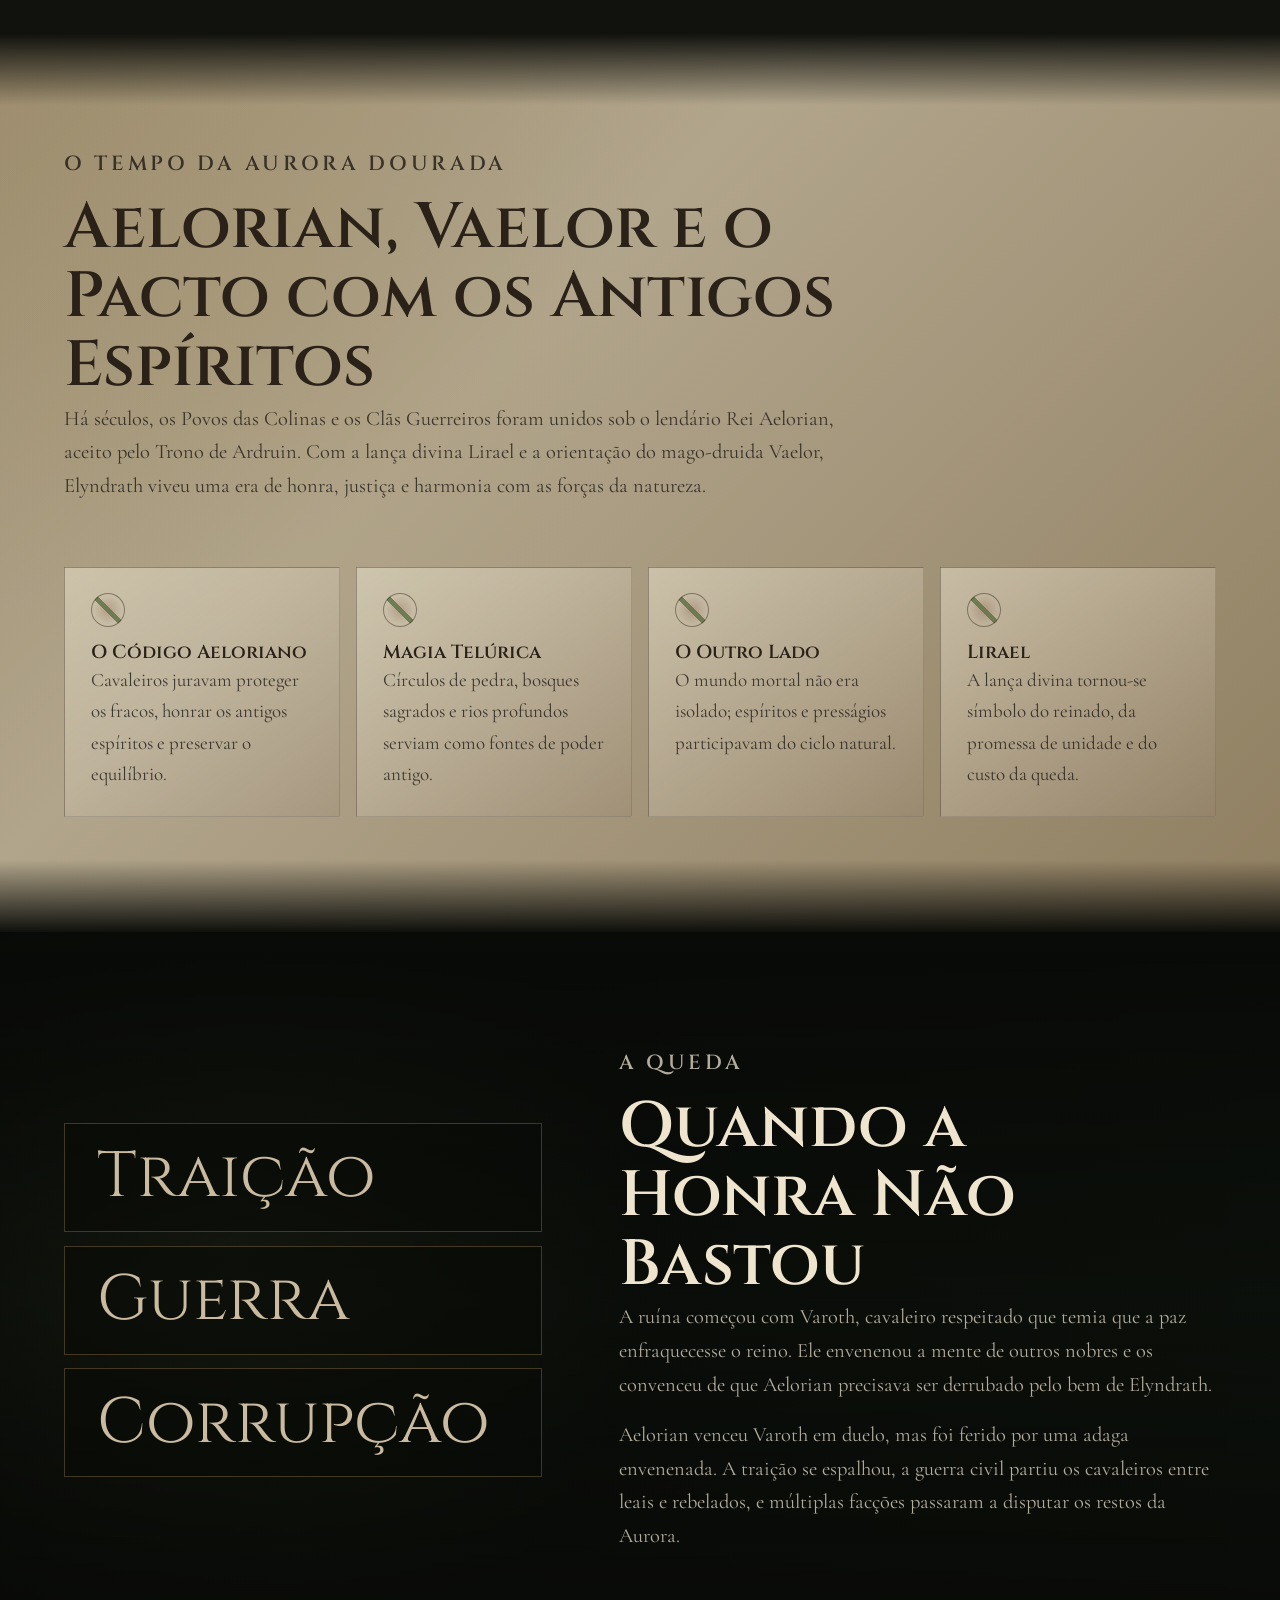
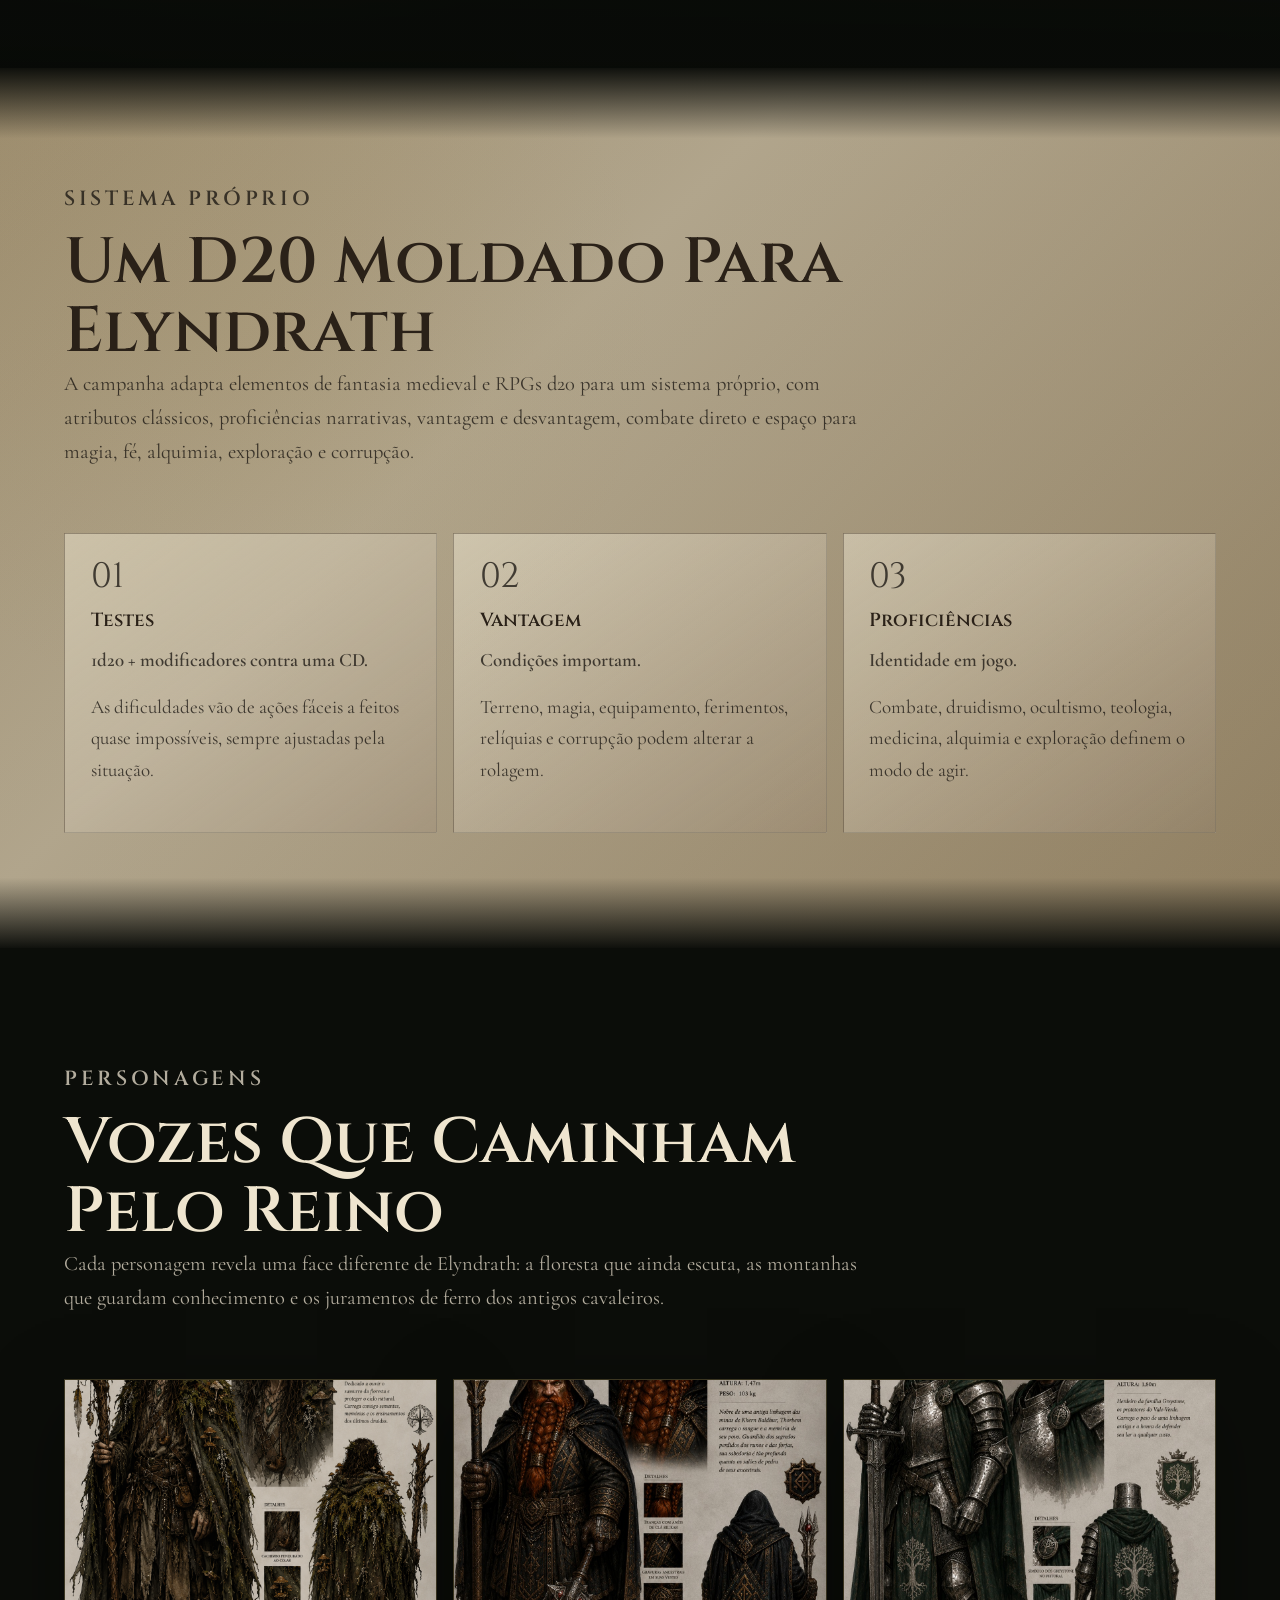
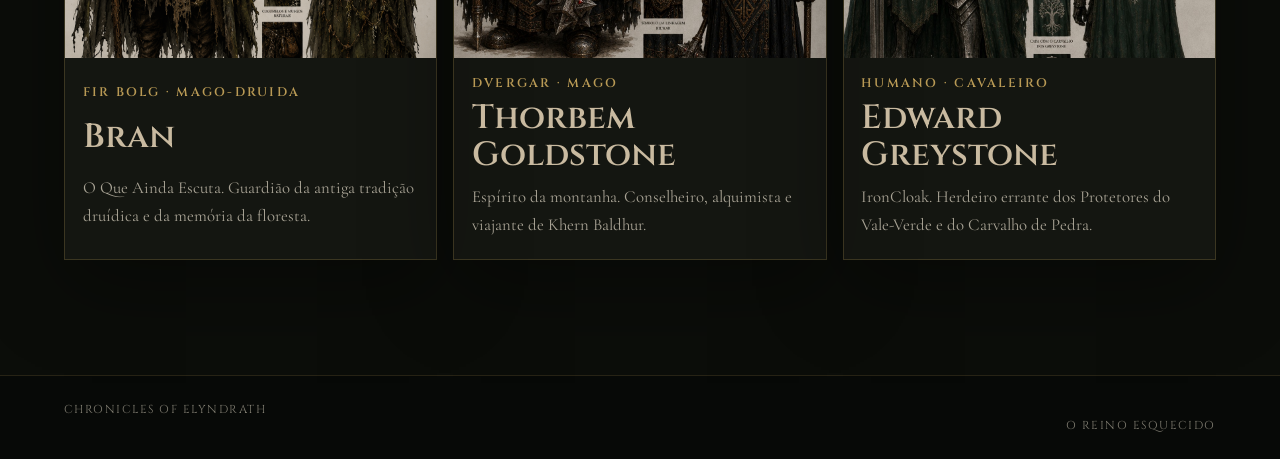
==== commit d0ecb327: "--" ====
--- a/index.html
+++ b/index.html
@@ -196,7 +196,7 @@
               <p>O Que Ainda Escuta. Guardião da antiga tradição druídica e da memória da floresta.</p>
             </a>
             <a class="character-card reveal" href="thorbem-goldstone/">
-              <img src="assets/thorbem-goldstone.png" alt="Thorbem Goldstone, mago Dvergar">
+              <img src="assets/thorbem-goldstone.jpeg" alt="Thorbem Goldstone, mago Dvergar">
               <span class="kicker">Dvergar · Mago</span>
               <h3>Thorbem Goldstone</h3>
               <p>Espírito da montanha. Conselheiro, alquimista e viajante de Khern Baldhur.</p>
--- a/styles.css
+++ b/styles.css
@@ -492,6 +492,10 @@
   grid-template-columns: repeat(5, minmax(0, 1fr));
 }
 
+.forms-grid:has(.form-card:nth-child(6)) {
+  grid-template-columns: repeat(3, minmax(0, 1fr));
+}
+
 .realm-grid,
 .party-grid {
   display: grid;
